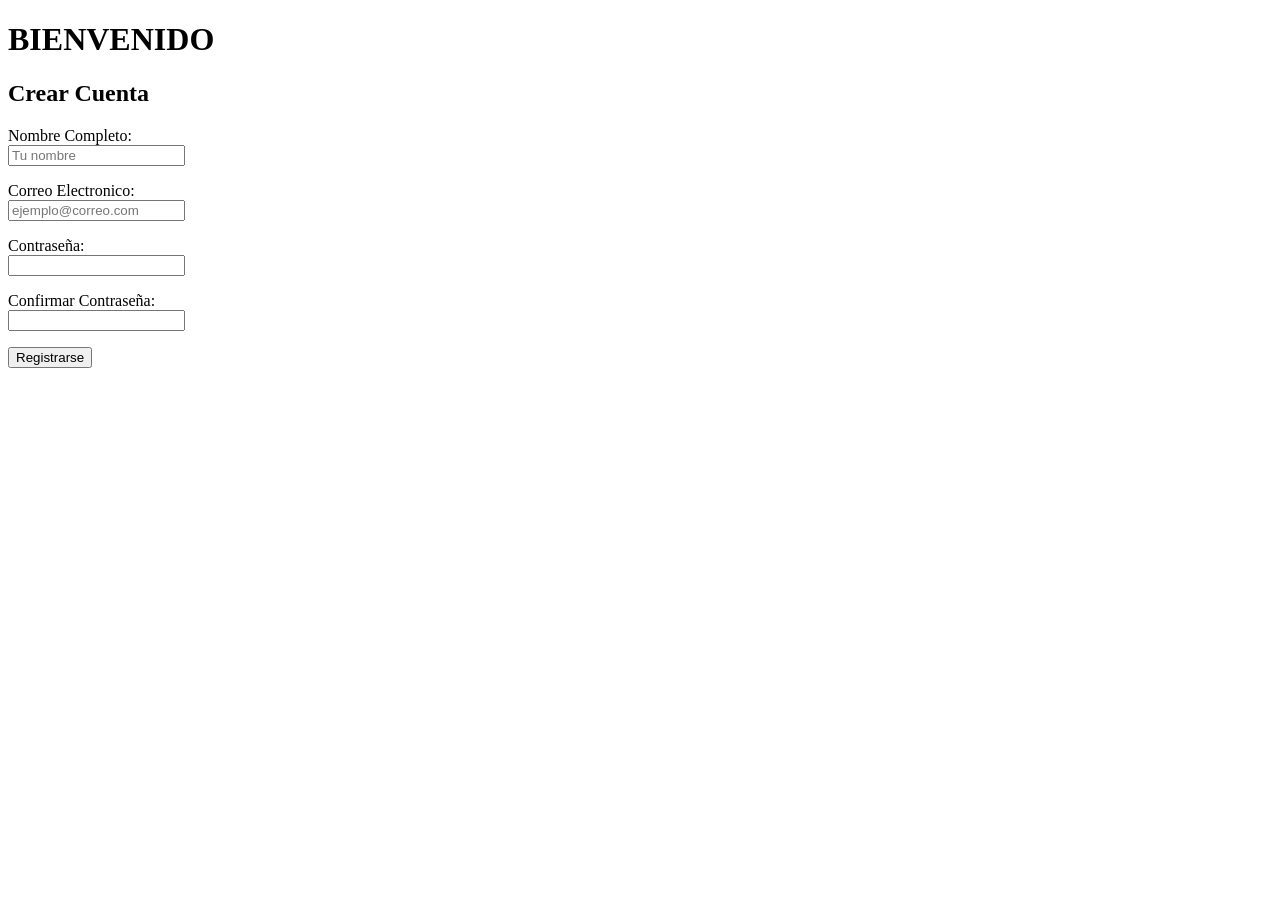
==== login.html @ dd53db4a "Login" ====
<!DOCTYPE html>
<html lang="en">
<head>
    <meta charset="UTF-8">
    <meta name="viewport" content="width=device-width, initial-scale=1.0">
    <title>Document</title>
</head>
<body>
    <H1>BIENVENIDO</H1>

  <h2>Crear Cuenta</h2>

    <p>
      <label for="nombre">Nombre Completo:</label><br>
      <input type="text" id="nombre" name="nombre" placeholder="Tu nombre" required>
    </p>
    
    <p>
      <label for="email">Correo Electronico:</label><br>
      <input type="email" id="email" name="email" placeholder="ejemplo@correo.com" required>
    </p>
    <p>
      <label for="password">Contraseña:</label><br>
      <input type="password" id="password" name="password" required>
    </p>

    <p>
      <label for="confirm-password">Confirmar Contraseña:</label><br>
      <input type="password" id="confirm-password" name="confirm-password" required>
    </p>

    <p>
      <button type="submit">Registrarse</button>
    </p>
</body>
</html>
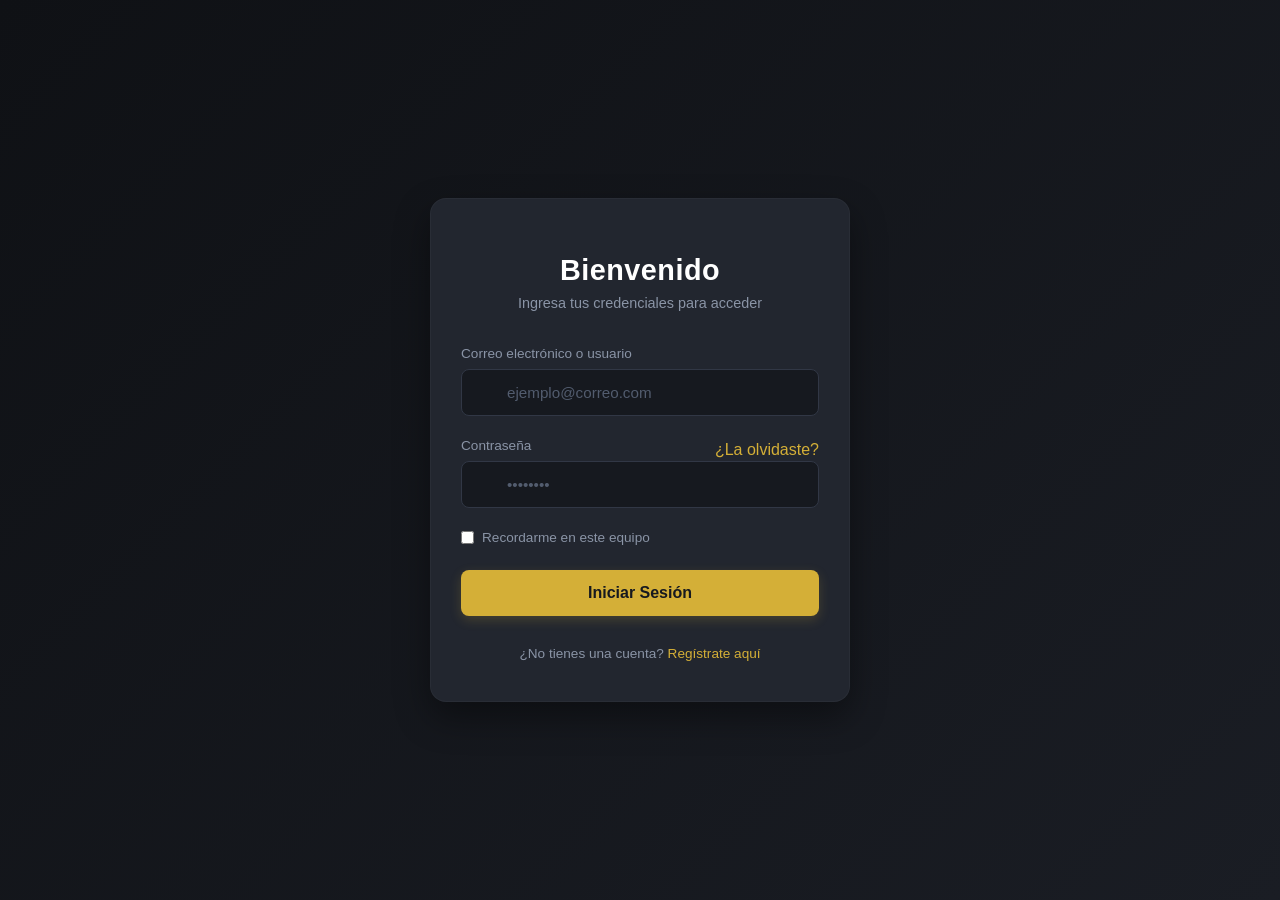
==== commit 281364f4: "feat:recovery" ====
--- a/login.html
+++ b/login.html
@@ -1,36 +1,74 @@
 <!DOCTYPE html>
-<html lang="en">
+<html lang="es">
 <head>
     <meta charset="UTF-8">
     <meta name="viewport" content="width=device-width, initial-scale=1.0">
-    <title>Document</title>
+    <title>Iniciar Sesión</title>
+    <!-- Vinculación del archivo de estilos independiente -->
+    <link rel="stylesheet" href="style.css">
+    <!-- Iconos opcionales para mayor elegancia -->
+    <link rel="stylesheet" href="https://cloudflare.com">
 </head>
 <body>
-    <H1>BIENVENIDO</H1>
 
-  <h2>Crear Cuenta</h2>
+    <main class="login-container">
+        <div class="login-card">
+            
+            <!-- Cabecera del formulario -->
+            <header class="login-header">
+                <div class="logo">
+                    <i class="fa-solid fa-shield-halved"></i>
+                </div>
+                <h2>Bienvenido</h2>
+                <p>Ingresa tus credenciales para acceder</p>
+            </header>
 
-    <p>
-      <label for="nombre">Nombre Completo:</label><br>
-      <input type="text" id="nombre" name="nombre" placeholder="Tu nombre" required>
-    </p>
-    
-    <p>
-      <label for="email">Correo Electronico:</label><br>
-      <input type="email" id="email" name="email" placeholder="ejemplo@correo.com" required>
-    </p>
-    <p>
-      <label for="password">Contraseña:</label><br>
-      <input type="password" id="password" name="password" required>
-    </p>
+            <!-- Formulario de inicio de sesión -->
+            <form class="login-form">
+                
+                <!-- Campo de Usuario / Email -->
+                <div class="form-group">
+                    <label for="username">Correo electrónico o usuario</label>
+                    <div class="input-wrapper">
+                        <i class="fa-regular fa-user input-icon"></i>
+                        <input type="email" id="username" placeholder="ejemplo@correo.com" required>
+                    </div>
+                </div>
 
-    <p>
-      <label for="confirm-password">Confirmar Contraseña:</label><br>
-      <input type="password" id="confirm-password" name="confirm-password" required>
-    </p>
+                <!-- Campo de Contraseña -->
+                <div class="form-group">
+                    <div class="label-row">
+                        <label for="password">Contraseña</label>
+                        <a href="#" class="forgot-link">¿La olvidaste?</a>
+                    </div>
+                    <div class="input-wrapper">
+                        <i class="fa-regular fa-lock input-icon"></i>
+                        <input type="password" id="password" placeholder="••••••••" required>
+                    </div>
+                </div>
 
-    <p>
-      <button type="submit">Registrarse</button>
-    </p>
+                <!-- Opciones adicionales -->
+                <div class="form-options">
+                    <label class="checkbox-label">
+                        <input type="checkbox" id="remember">
+                        <span class="custom-checkbox"></span>
+                        Recordarme en este equipo
+                    </label>
+                </div>
+
+                <!-- Botón de Envío -->
+                <button type="submit" class="btn-submit">
+                    Iniciar Sesión
+                </button>
+            </form>
+
+            <!-- Pie de la tarjeta -->
+            <footer class="login-footer">
+                <p>¿No tienes una cuenta? <a href="#" class="register-link">Regístrate aquí</a></p>
+            </footer>
+
+        </div>
+    </main>
+
 </body>
 </html>
--- a/style.css
+++ b/style.css
@@ -0,0 +1,202 @@
+/* ==========================================
+   VARIABLES DE COLOR (Tonos Elegantes)
+   ========================================== */
+:root {
+    --bg-gradient-start: #0f1115; /* Fondo oscuro profundo */
+    --bg-gradient-end: #1a1d24;   /* Variación de tono */
+    --card-bg: #22262f;           /* Fondo de la tarjeta */
+    --text-main: #ffffff;         /* Texto principal */
+    --text-muted: #8a94a6;        /* Texto secundario/atenuado */
+    --accent-color: #d4af37;      /* Dorado/Champán elegante */
+    --accent-hover: #f3cf65;      /* Brillo al pasar el cursor */
+    --input-bg: #16191f;          /* Fondo de los campos */
+    --input-border: #313745;      /* Borde sutil de los campos */
+    --input-focus: #4a5468;       /* Borde al seleccionar campo */
+}
+
+/* ==========================================
+   ESTILOS BASE / RESET
+   ========================================== */
+* {
+    margin: 0;
+    padding: 0;
+    box-sizing: border-box;
+    font-family: 'Segoe UI', Tahoma, Geneva, Verdana, sans-serif;
+}
+
+body {
+    background: linear-gradient(135deg, var(--bg-gradient-start), var(--bg-gradient-end));
+    min-height: 100vh;
+    display: flex;
+    justify-content: center;
+    align-items: center;
+    color: var(--text-main);
+    padding: 20px;
+}
+
+/* ==========================================
+   TARJETA DE LOGIN
+   ========================================== */
+.login-container {
+    width: 100%;
+    max-width: 420px;
+}
+
+.login-card {
+    background-color: var(--card-bg);
+    padding: 40px 30px;
+    border-radius: 16px;
+    box-shadow: 0 15px 35px rgba(0, 0, 0, 0.4);
+    border: 1px solid rgba(255, 255, 255, 0.03);
+}
+
+/* Cabecera */
+.login-header {
+    text-align: center;
+    margin-bottom: 35px;
+}
+
+.login-header .logo {
+    font-size: 2.5rem;
+    color: var(--accent-color);
+    margin-bottom: 15px;
+}
+
+.login-header h2 {
+    font-size: 1.8rem;
+    font-weight: 600;
+    letter-spacing: 0.5px;
+    margin-bottom: 8px;
+}
+
+.login-header p {
+    color: var(--text-muted);
+    font-size: 0.9rem;
+}
+
+/* ==========================================
+   CAMPOS DEL FORMULARIO
+   ========================================== */
+.form-group {
+    margin-bottom: 22px;
+}
+
+.form-group label {
+    display: block;
+    font-size: 0.85rem;
+    color: var(--text-muted);
+    margin-bottom: 8px;
+    font-weight: 500;
+}
+
+.label-row {
+    display: flex;
+    justify-content: space-between;
+    align-items: center;
+}
+
+/* Contenedores e Inputs */
+.input-wrapper {
+    position: relative;
+    display: flex;
+    align-items: center;
+}
+
+.input-icon {
+    position: absolute;
+    left: 15px;
+    color: var(--text-muted);
+    font-size: 1rem;
+    pointer-events: none;
+}
+
+.input-wrapper input {
+    width: 100%;
+    padding: 14px 15px 14px 45px;
+    background-color: var(--input-bg);
+    border: 1px solid var(--input-border);
+    border-radius: 8px;
+    color: var(--text-main);
+    font-size: 0.95rem;
+    transition: all 0.3s ease;
+    outline: none;
+}
+
+.input-wrapper input:focus {
+    border-color: var(--accent-color);
+    box-shadow: 0 0 8px rgba(212, 175, 55, 0.15);
+}
+
+.input-wrapper input::placeholder {
+    color: #525c6e;
+}
+
+/* Opciones y Enlaces */
+.form-options {
+    display: flex;
+    justify-content: space-between;
+    align-items: center;
+    margin-bottom: 25px;
+    font-size: 0.85rem;
+}
+
+.checkbox-label {
+    display: flex;
+    align-items: center;
+    cursor: pointer;
+    color: var(--text-muted);
+    user-select: none;
+}
+
+.checkbox-label input {
+    margin-right: 8px;
+    accent-color: var(--accent-color);
+}
+
+a {
+    color: var(--accent-color);
+    text-decoration: none;
+    transition: color 0.2s ease;
+}
+
+a:hover {
+    color: var(--accent-hover);
+    text-decoration: underline;
+}
+
+/* ==========================================
+   BOTÓN DE ENVÍO
+   ========================================== */
+.btn-submit {
+    width: 100%;
+    padding: 14px;
+    background-color: var(--accent-color);
+    color: #16191f; /* Contraste oscuro para el texto del botón */
+    border: none;
+    border-radius: 8px;
+    font-size: 1rem;
+    font-weight: 600;
+    cursor: pointer;
+    transition: all 0.3s ease;
+    box-shadow: 0 4px 12px rgba(212, 175, 55, 0.2);
+}
+
+.btn-submit:hover {
+    background-color: var(--accent-hover);
+    transform: translateY(-1px);
+    box-shadow: 0 6px 15px rgba(212, 175, 55, 0.3);
+}
+
+.btn-submit:active {
+    transform: translateY(0);
+}
+
+/* ==========================================
+   PIE DE PÁGINA
+   ========================================== */
+.login-footer {
+    text-align: center;
+    margin-top: 30px;
+    font-size: 0.85rem;
+    color: var(--text-muted);
+}
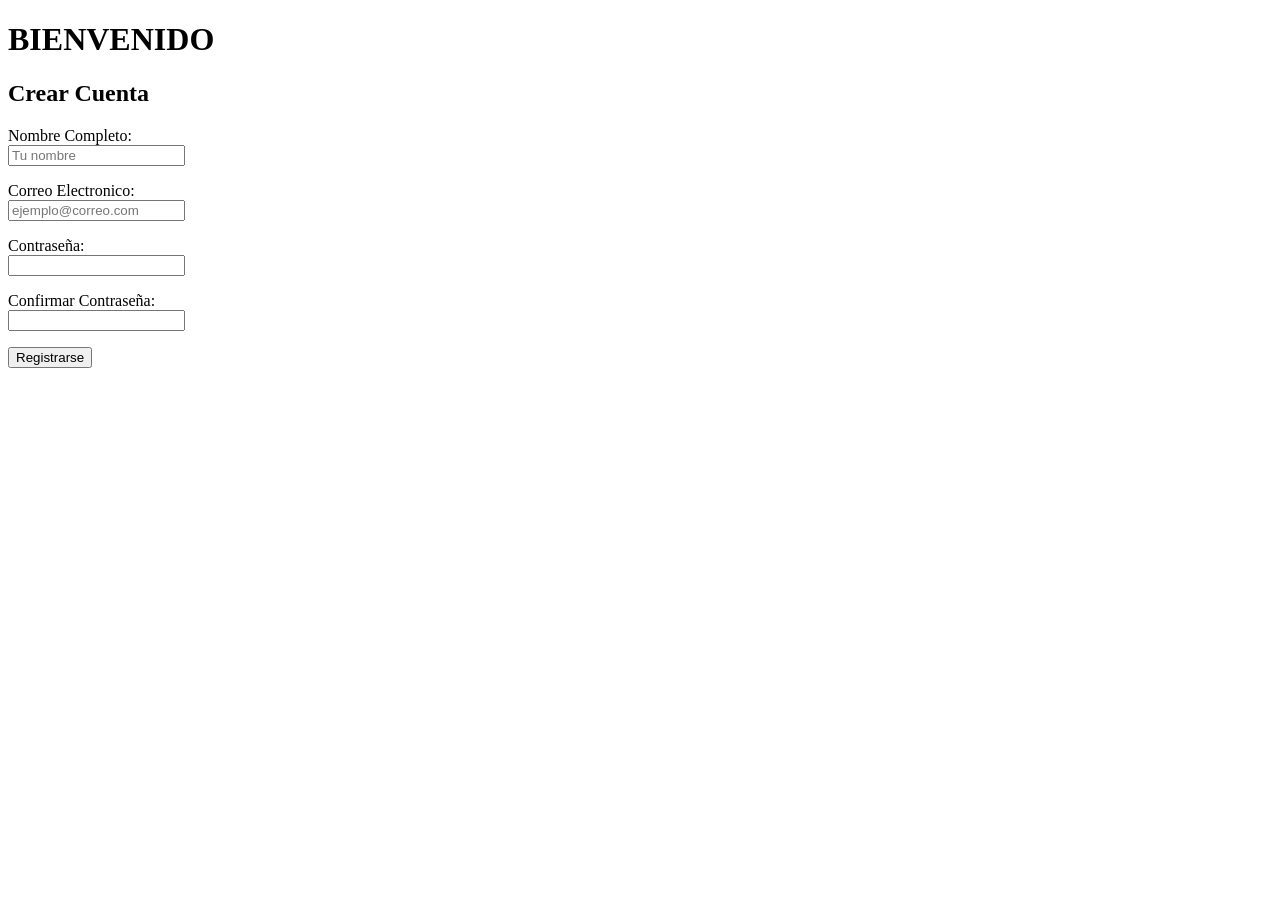
==== commit 6627238a: "Merge branch 'feature/login' into develop" ====
--- a/login.html
+++ b/login.html
@@ -1,74 +1,36 @@
 <!DOCTYPE html>
-<html lang="es">
+<html lang="en">
 <head>
     <meta charset="UTF-8">
     <meta name="viewport" content="width=device-width, initial-scale=1.0">
-    <title>Iniciar Sesión</title>
-    <!-- Vinculación del archivo de estilos independiente -->
-    <link rel="stylesheet" href="style.css">
-    <!-- Iconos opcionales para mayor elegancia -->
-    <link rel="stylesheet" href="https://cloudflare.com">
+    <title>Document</title>
 </head>
 <body>
+    <H1>BIENVENIDO</H1>
 
-    <main class="login-container">
-        <div class="login-card">
-            
-            <!-- Cabecera del formulario -->
-            <header class="login-header">
-                <div class="logo">
-                    <i class="fa-solid fa-shield-halved"></i>
-                </div>
-                <h2>Bienvenido</h2>
-                <p>Ingresa tus credenciales para acceder</p>
-            </header>
+  <h2>Crear Cuenta</h2>
 
-            <!-- Formulario de inicio de sesión -->
-            <form class="login-form">
-                
-                <!-- Campo de Usuario / Email -->
-                <div class="form-group">
-                    <label for="username">Correo electrónico o usuario</label>
-                    <div class="input-wrapper">
-                        <i class="fa-regular fa-user input-icon"></i>
-                        <input type="email" id="username" placeholder="ejemplo@correo.com" required>
-                    </div>
-                </div>
+    <p>
+      <label for="nombre">Nombre Completo:</label><br>
+      <input type="text" id="nombre" name="nombre" placeholder="Tu nombre" required>
+    </p>
+    
+    <p>
+      <label for="email">Correo Electronico:</label><br>
+      <input type="email" id="email" name="email" placeholder="ejemplo@correo.com" required>
+    </p>
+    <p>
+      <label for="password">Contraseña:</label><br>
+      <input type="password" id="password" name="password" required>
+    </p>
 
-                <!-- Campo de Contraseña -->
-                <div class="form-group">
-                    <div class="label-row">
-                        <label for="password">Contraseña</label>
-                        <a href="#" class="forgot-link">¿La olvidaste?</a>
-                    </div>
-                    <div class="input-wrapper">
-                        <i class="fa-regular fa-lock input-icon"></i>
-                        <input type="password" id="password" placeholder="••••••••" required>
-                    </div>
-                </div>
+    <p>
+      <label for="confirm-password">Confirmar Contraseña:</label><br>
+      <input type="password" id="confirm-password" name="confirm-password" required>
+    </p>
 
-                <!-- Opciones adicionales -->
-                <div class="form-options">
-                    <label class="checkbox-label">
-                        <input type="checkbox" id="remember">
-                        <span class="custom-checkbox"></span>
-                        Recordarme en este equipo
-                    </label>
-                </div>
-
-                <!-- Botón de Envío -->
-                <button type="submit" class="btn-submit">
-                    Iniciar Sesión
-                </button>
-            </form>
-
-            <!-- Pie de la tarjeta -->
-            <footer class="login-footer">
-                <p>¿No tienes una cuenta? <a href="#" class="register-link">Regístrate aquí</a></p>
-            </footer>
-
-        </div>
-    </main>
-
+    <p>
+      <button type="submit">Registrarse</button>
+    </p>
 </body>
 </html>
